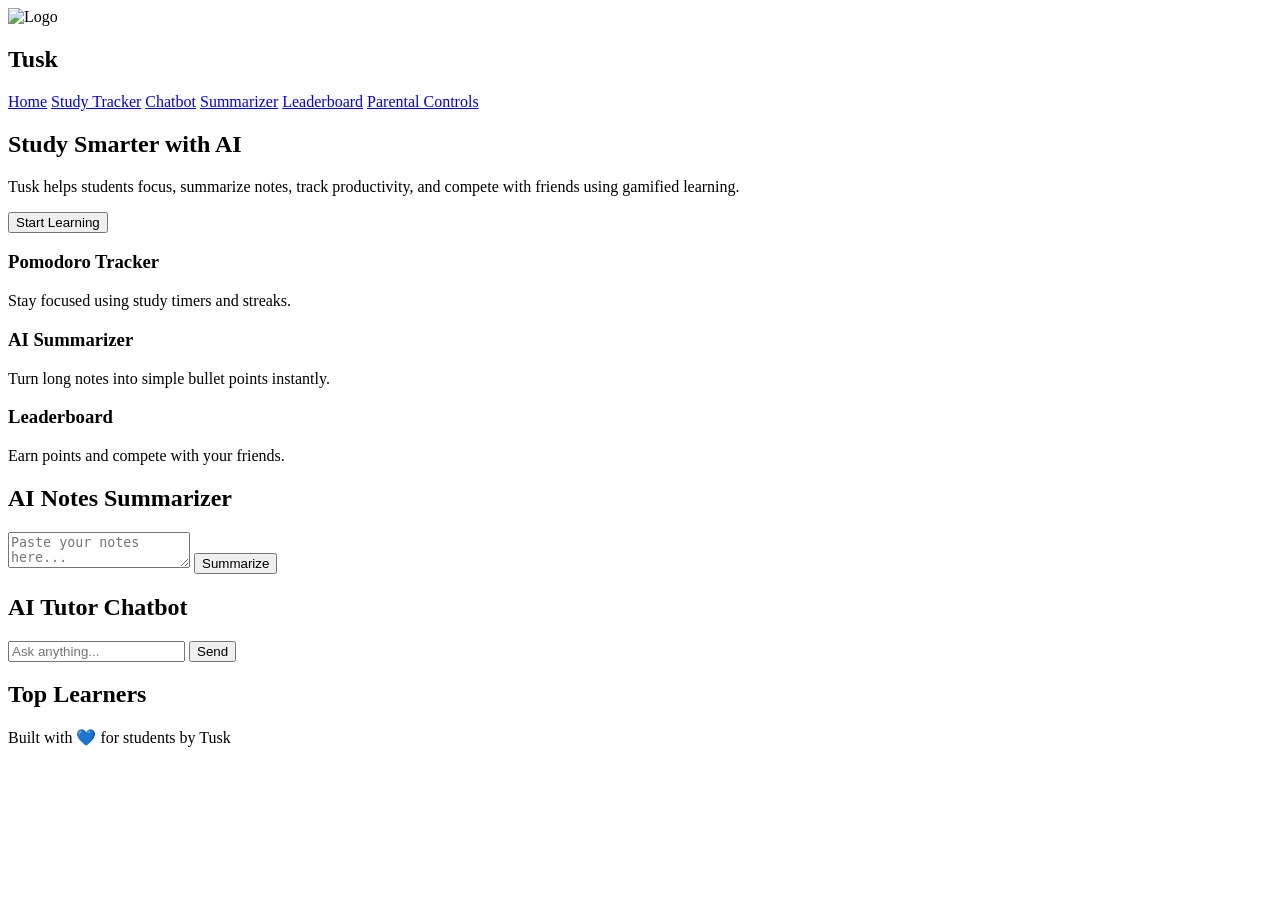
==== index.html @ 3f8e5982 "Add files via upload" ====
<!DOCTYPE html>
<html lang="en">
<head>
    <meta charset="UTF-8">
    <meta name="viewport" content="width=device-width, initial-scale=1.0">
    <title>Tusk - Smart Learning Platform</title>
    <link rel="stylesheet" href="/static/style.css">
</head>
<body>
    <nav class="navbar">
    <div class="logo-container">
        <img src="/static/logo.jpeg" alt="Logo" class="logo-img">
        <h1>Tusk</h1>
    </div>

    <div class="nav-links">
        <a href="/">Home</a>
        <a href="#features">Study Tracker</a>
        <a href="#ai">Chatbot</a>
        <a href="#ai">Summarizer</a>
        <a href="#leaderboard">Leaderboard</a>
        <a href="/parent">Parental Controls</a>
    </div>
</nav>

    <header class="hero">
        <div>
            <h2>Study Smarter with AI</h2>
            <p>
                Tusk helps students focus, summarize notes, track productivity,
                and compete with friends using gamified learning.
            </p>
            <button>Start Learning</button>
        </div>
    </header>

    <section id="features" class="cards">
        <div class="card">
            <h3>Pomodoro Tracker</h3>
            <p>Stay focused using study timers and streaks.</p>
        </div>

        <div class="card">
            <h3>AI Summarizer</h3>
            <p>Turn long notes into simple bullet points instantly.</p>
        </div>

        <div class="card">
            <h3>Leaderboard</h3>
            <p>Earn points and compete with your friends.</p>
        </div>
    </section>

    <section id="ai" class="ai-section">
        <div class="box">
            <h2>AI Notes Summarizer</h2>
            <textarea id="notes" placeholder="Paste your notes here..."></textarea>
            <button onclick="summarizeNotes()">Summarize</button>
            <div id="summary"></div>
        </div>

        <div class="box">
            <h2>AI Tutor Chatbot</h2>
            <input type="text" id="message" placeholder="Ask anything...">
            <button onclick="sendMessage()">Send</button>
            <div id="reply"></div>
        </div>
    </section>

    <section id="leaderboard" class="leaderboard">
        <h2>Top Learners</h2>
        <ul id="leaderboard-list"></ul>
    </section>

    <footer>
        <p>Built with 💙 for students by Tusk</p>
    </footer>

<script>
async function summarizeNotes() {
    const notes = document.getElementById("notes").value;

    const response = await fetch("/summarize", {
        method: "POST",
        headers: { "Content-Type": "application/json" },
        body: JSON.stringify({ notes })
    });

    const data = await response.json();
    document.getElementById("summary").innerText = data.summary;
}

async function sendMessage() {
    const message = document.getElementById("message").value;

    const response = await fetch("/chat", {
        method: "POST",
        headers: { "Content-Type": "application/json" },
        body: JSON.stringify({ message })
    });

    const data = await response.json();
    document.getElementById("reply").innerText = data.reply;
}

async function loadLeaderboard() {
    const response = await fetch("/leaderboard");
    const users = await response.json();

    const list = document.getElementById("leaderboard-list");

    users.forEach(user => {
        const li = document.createElement("li");
        li.innerText = `${user.name} - ${user.points} pts`;
        list.appendChild(li);
    });
}

loadLeaderboard();
</script>

</body>
</html>
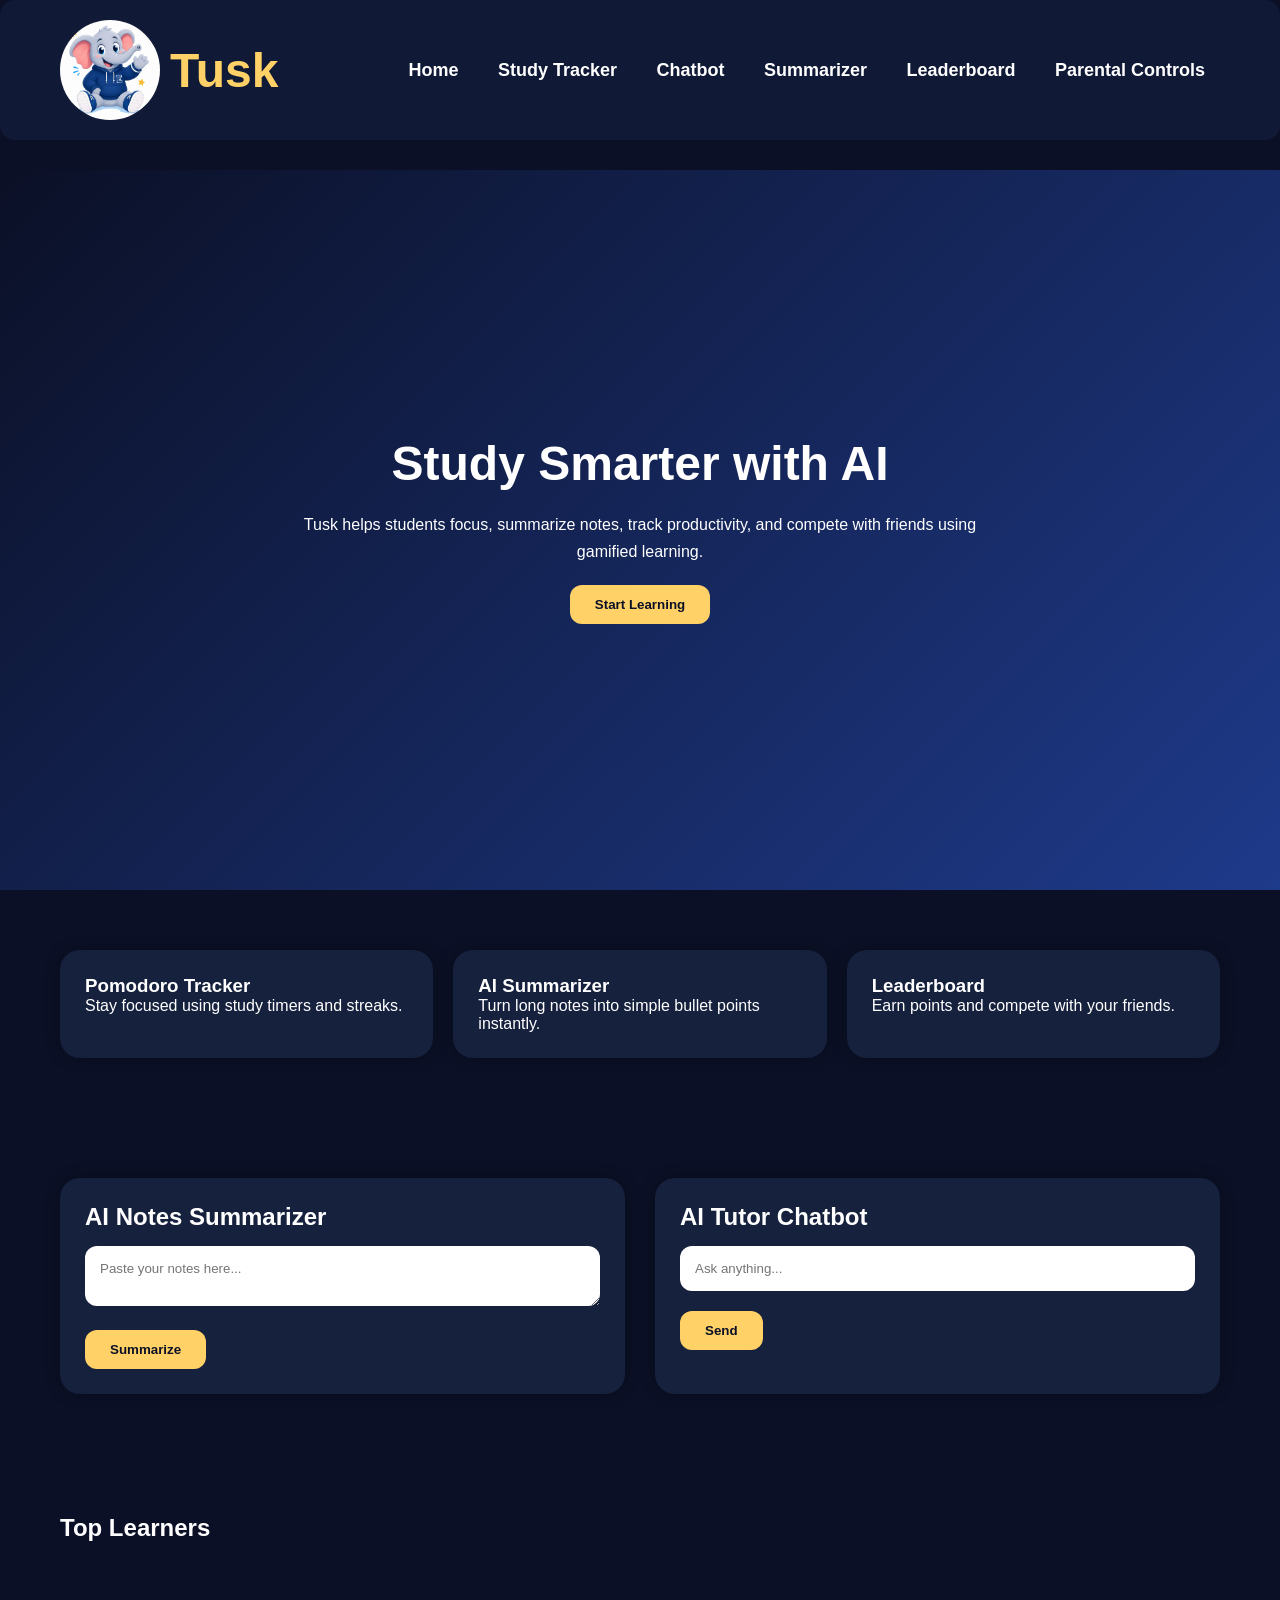
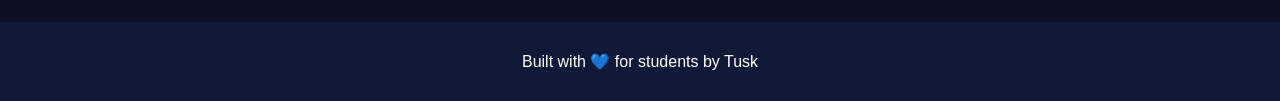
==== commit 7cf39c2d: "Update index.html" ====
--- a/index.html
+++ b/index.html
@@ -4,12 +4,12 @@
     <meta charset="UTF-8">
     <meta name="viewport" content="width=device-width, initial-scale=1.0">
     <title>Tusk - Smart Learning Platform</title>
-    <link rel="stylesheet" href="/static/style.css">
+    <link rel="stylesheet" href="style.css">
 </head>
 <body>
     <nav class="navbar">
     <div class="logo-container">
-        <img src="/static/logo.jpeg" alt="Logo" class="logo-img">
+        <img src="logo.jpeg" alt="Logo" class="logo-img">
         <h1>Tusk</h1>
     </div>
 
@@ -19,7 +19,7 @@
         <a href="#ai">Chatbot</a>
         <a href="#ai">Summarizer</a>
         <a href="#leaderboard">Leaderboard</a>
-        <a href="/parent">Parental Controls</a>
+        <a href="parent.html">Parental Controls</a>
     </div>
 </nav>
 
--- a/style.css
+++ b/style.css
@@ -0,0 +1,139 @@
+@import url('https://fonts.googleapis.com/css2?family=Poppins:wght@300;400;600;700&display=swap');
+*{
+    margin:0;
+    padding:0;
+    box-sizing:border-box;
+    font-family:'Poppins', sans-serif;
+}
+.navbar{
+    background:#1e293b;
+    padding:15px;
+    border-radius:15px;
+    margin-bottom:30px;
+}
+.nav-links a{
+    color:white;
+    text-decoration:none;
+    margin-left:20px;
+    font-weight:bold;
+}
+.nav-links a:hover{
+    color:#38bdf8;
+}
+.logo-container {
+    display: flex;
+    align-items: center;
+    gap: 10px;
+    font-size: 2rem;
+}
+.logo-img {
+    width: 100px;
+    height: 100px;
+    border-radius: 50%;
+    object-fit: cover;
+}
+.navbar a{
+    color:white;
+    text-decoration:none;
+    margin:0 15px;
+    font-weight:bold;
+}
+.navbar a:hover{
+    color:#38bdf8;
+}
+body{
+    background:#0B1026;
+    color:white;
+}
+.navbar{
+    display:flex;
+    justify-content:space-between;
+    align-items:center;
+    padding:20px 60px;
+    background:#101935;
+    position:sticky;
+    top:0;
+}
+.navbar h1{
+    color:#FFD166;
+}
+.nav-links a{
+    color:white;
+    margin-left:20px;
+    text-decoration:none;
+    font-size: large;
+}
+.hero{
+    min-height:80vh;
+    display:flex;
+    justify-content:center;
+    align-items:center;
+    text-align:center;
+    padding:40px;
+    background:linear-gradient(135deg,#0B1026,#1E3A8A);
+}
+.hero h2{
+    font-size:3rem;
+    margin-bottom:20px;
+}
+.hero p{
+    max-width:700px;
+    line-height:1.7;
+    margin:auto;
+}
+button{
+    margin-top:20px;
+    padding:12px 25px;
+    border:none;
+    border-radius:12px;
+    background:#FFD166;
+    color:#0B1026;
+    font-weight:600;
+    cursor:pointer;
+}
+.cards{
+    display:grid;
+    grid-template-columns:repeat(auto-fit,minmax(250px,1fr));
+    gap:20px;
+    padding:60px;
+}
+.card,.box,.dashboard-card{
+    background:#16213E;
+    padding:25px;
+    border-radius:20px;
+    box-shadow:0 0 15px rgba(0,0,0,0.3);
+}
+.ai-section{
+    display:grid;
+    grid-template-columns:1fr 1fr;
+    gap:30px;
+    padding:60px;
+}
+textarea,input{
+    width:100%;
+    margin-top:15px;
+    padding:15px;
+    border:none;
+    border-radius:12px;
+}
+.leaderboard{
+    padding:60px;
+}
+.leaderboard ul{
+    list-style:none;
+    margin-top:20px;
+}
+.leaderboard li{
+    background:#16213E;
+    padding:15px;
+    margin-bottom:10px;
+    border-radius:10px;
+}
+footer{
+    text-align:center;
+    padding:30px;
+    background:#101935;
+}
+.parent-dashboard{
+    padding:60px;
+}
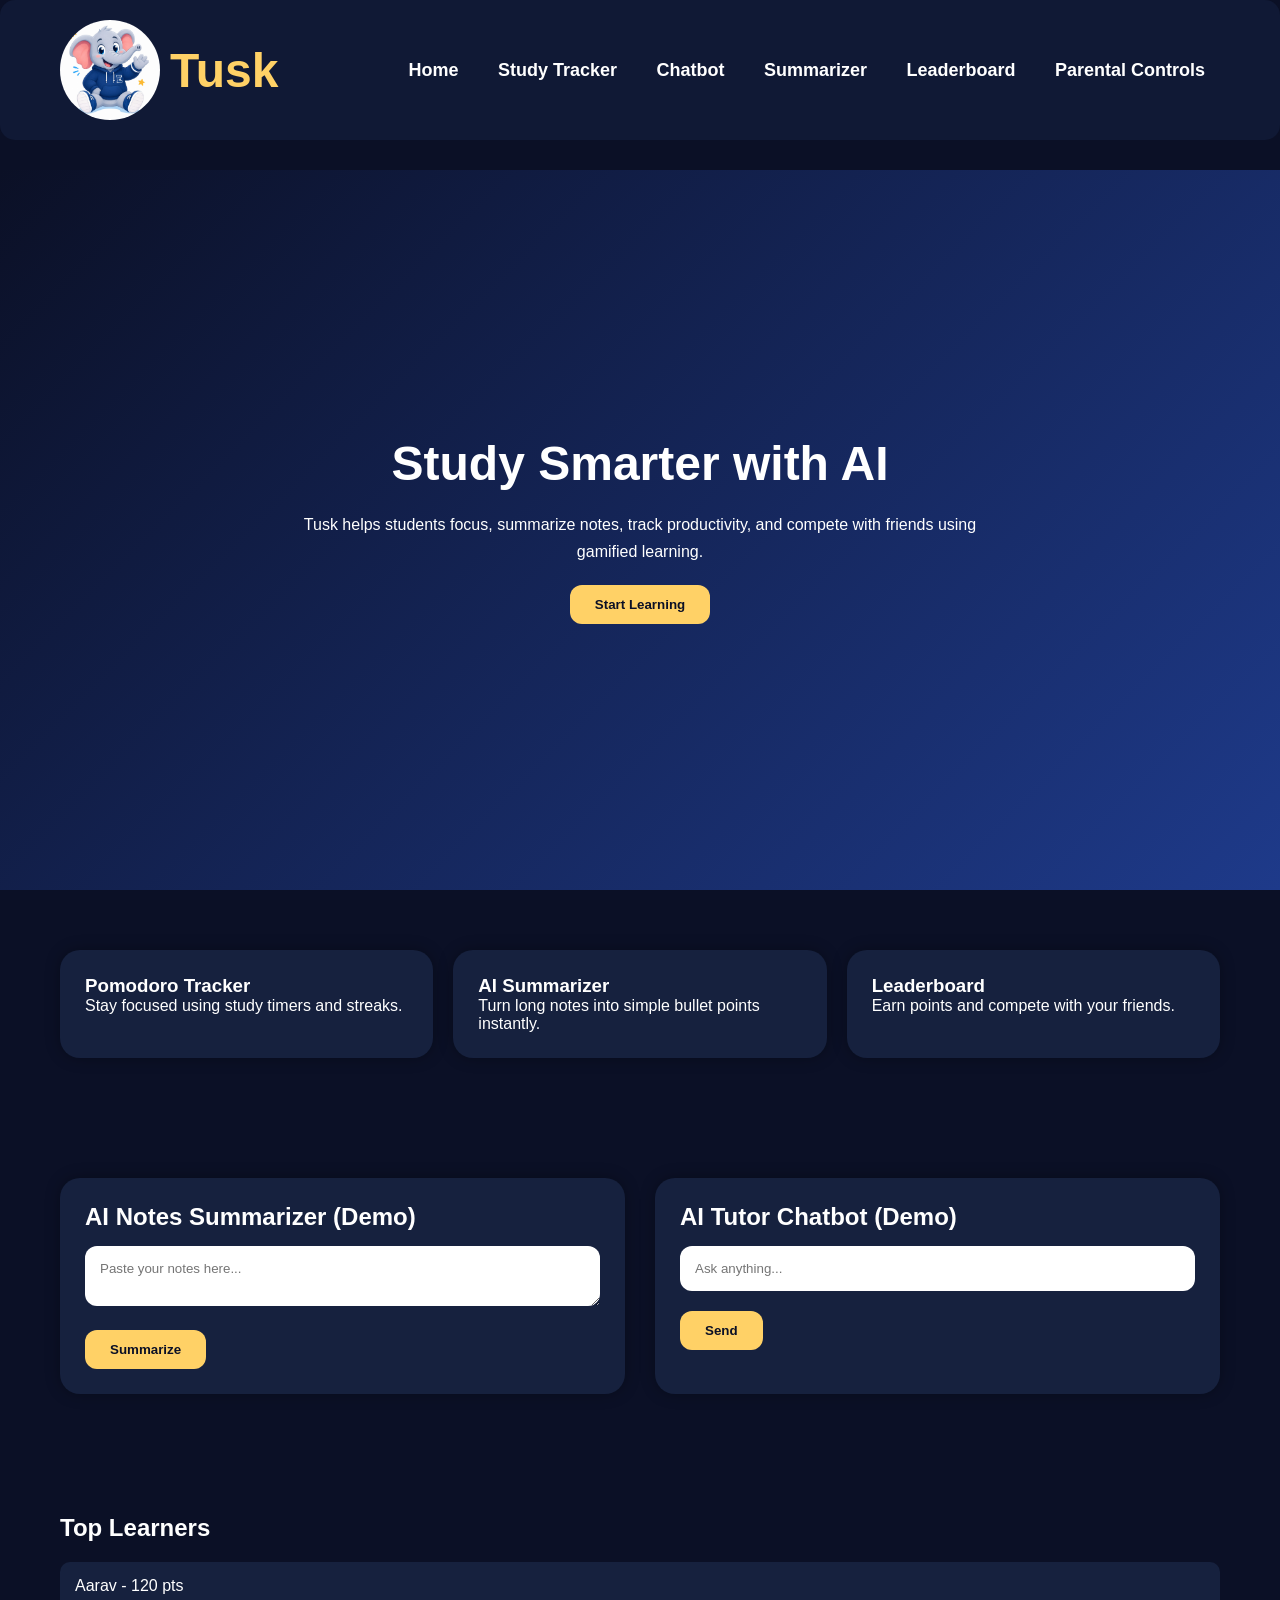
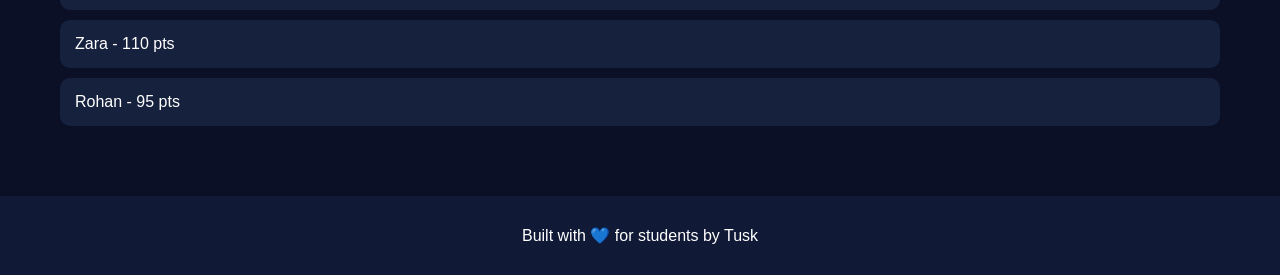
==== commit 98fefebf: "Update index.html" ====
--- a/index.html
+++ b/index.html
@@ -6,22 +6,23 @@
     <title>Tusk - Smart Learning Platform</title>
     <link rel="stylesheet" href="style.css">
 </head>
+
 <body>
     <nav class="navbar">
-    <div class="logo-container">
-        <img src="logo.jpeg" alt="Logo" class="logo-img">
-        <h1>Tusk</h1>
-    </div>
+        <div class="logo-container">
+            <img src="logo.jpeg" alt="Logo" class="logo-img">
+            <h1>Tusk</h1>
+        </div>
 
-    <div class="nav-links">
-        <a href="/">Home</a>
-        <a href="#features">Study Tracker</a>
-        <a href="#ai">Chatbot</a>
-        <a href="#ai">Summarizer</a>
-        <a href="#leaderboard">Leaderboard</a>
-        <a href="parent.html">Parental Controls</a>
-    </div>
-</nav>
+        <div class="nav-links">
+            <a href="#">Home</a>
+            <a href="#features">Study Tracker</a>
+            <a href="#ai">Chatbot</a>
+            <a href="#ai">Summarizer</a>
+            <a href="#leaderboard">Leaderboard</a>
+            <a href="parent.html">Parental Controls</a>
+        </div>
+    </nav>
 
     <header class="hero">
         <div>
@@ -30,7 +31,9 @@
                 Tusk helps students focus, summarize notes, track productivity,
                 and compete with friends using gamified learning.
             </p>
-            <button>Start Learning</button>
+            <button onclick="alert('Demo mode: connect backend to activate AI features')">
+                Start Learning
+            </button>
         </div>
     </header>
 
@@ -53,14 +56,14 @@
 
     <section id="ai" class="ai-section">
         <div class="box">
-            <h2>AI Notes Summarizer</h2>
+            <h2>AI Notes Summarizer (Demo)</h2>
             <textarea id="notes" placeholder="Paste your notes here..."></textarea>
             <button onclick="summarizeNotes()">Summarize</button>
             <div id="summary"></div>
         </div>
 
         <div class="box">
-            <h2>AI Tutor Chatbot</h2>
+            <h2>AI Tutor Chatbot (Demo)</h2>
             <input type="text" id="message" placeholder="Ask anything...">
             <button onclick="sendMessage()">Send</button>
             <div id="reply"></div>
@@ -77,37 +80,40 @@
     </footer>
 
 <script>
-async function summarizeNotes() {
+function summarizeNotes() {
     const notes = document.getElementById("notes").value;
 
-    const response = await fetch("/summarize", {
-        method: "POST",
-        headers: { "Content-Type": "application/json" },
-        body: JSON.stringify({ notes })
-    });
+    if (!notes.trim()) {
+        document.getElementById("summary").innerText = "Please enter notes first.";
+        return;
+    }
+    const summary = "• " + notes.split(" ").slice(0, 15).join(" ") + "...";
 
-    const data = await response.json();
-    document.getElementById("summary").innerText = data.summary;
+    document.getElementById("summary").innerText =
+        "Summary:\n" + summary;
 }
 
-async function sendMessage() {
-    const message = document.getElementById("message").value;
+function sendMessage() {
+    const message = document.getElementById("message").value.toLowerCase();
 
-    const response = await fetch("/chat", {
-        method: "POST",
-        headers: { "Content-Type": "application/json" },
-        body: JSON.stringify({ message })
-    });
+    let reply = "I am a demo bot. Connect backend AI to enable full responses.";
 
-    const data = await response.json();
-    document.getElementById("reply").innerText = data.reply;
+    if (message.includes("hello")) reply = "Hi! How can I help you study today?";
+    else if (message.includes("math")) reply = "Try breaking the problem into smaller steps.";
+    else if (message.includes("biology")) reply = "Focus on diagrams and processes.";
+
+    document.getElementById("reply").innerText = reply;
 }
 
-async function loadLeaderboard() {
-    const response = await fetch("/leaderboard");
-    const users = await response.json();
+function loadLeaderboard() {
+    const users = [
+        { name: "Aarav", points: 120 },
+        { name: "Zara", points: 110 },
+        { name: "Rohan", points: 95 }
+    ];
 
     const list = document.getElementById("leaderboard-list");
+    list.innerHTML = "";
 
     users.forEach(user => {
         const li = document.createElement("li");
